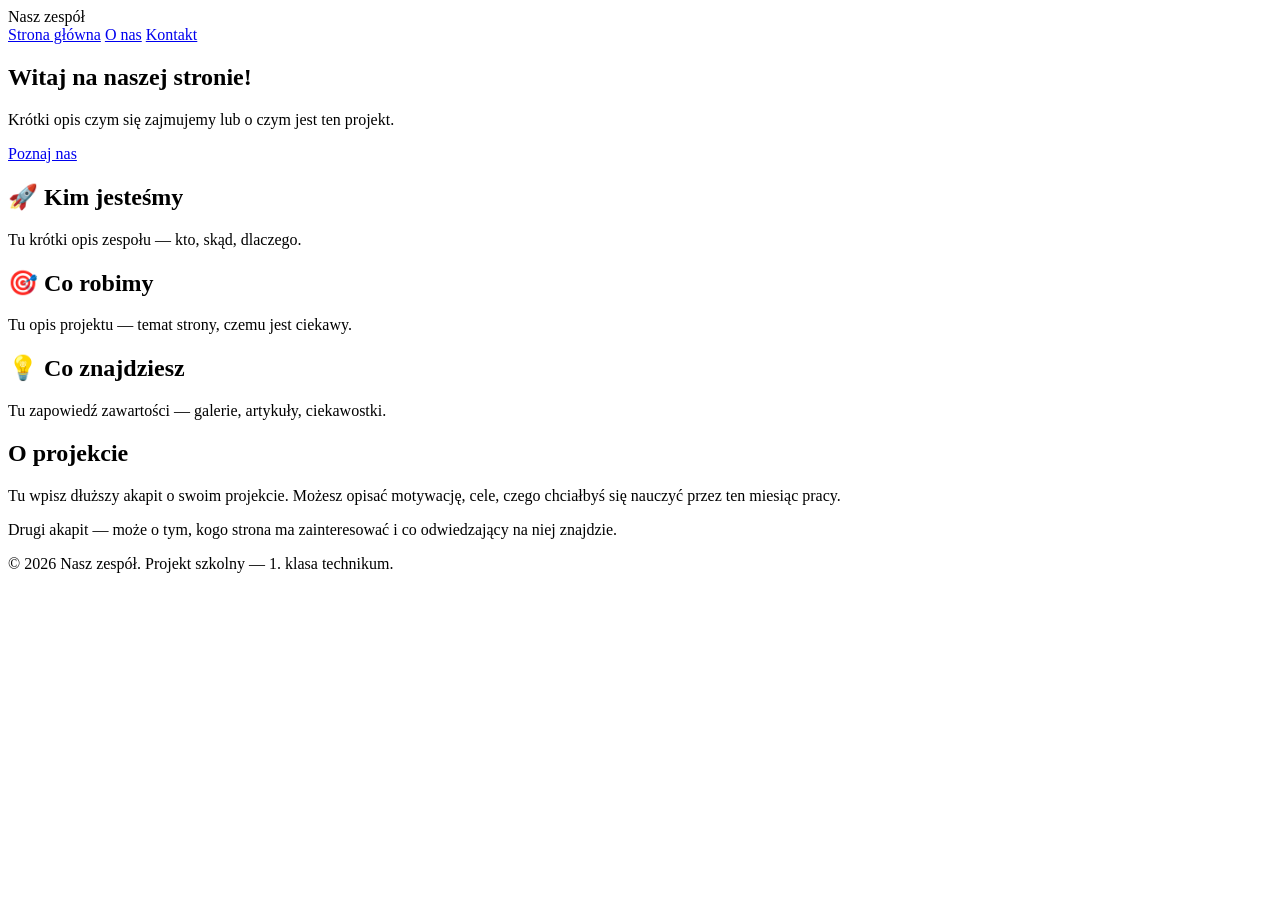
==== index.html @ 323a5b40 "Create index.html" ====
<!DOCTYPE html>
<html lang="pl">
<head>
  <meta charset="UTF-8">
  <meta name="viewport" content="width=device-width, initial-scale=1.0">
  <title>Nasz zespół — strona główna</title>
  <link rel="stylesheet" href="style.css">
</head>
<body>

  <header class="topbar">
    <div class="logo">Nasz zespół</div>
    <nav>
      <a href="index.html" class="active">Strona główna</a>
      <a href="o-nas.html">O nas</a>
      <a href="kontakt.html">Kontakt</a>
    </nav>
  </header>

  <section class="hero">
    <h1>Witaj na naszej stronie!</h1>
    <p>Krótki opis czym się zajmujemy lub o czym jest ten projekt.</p>
    <a href="o-nas.html" class="btn">Poznaj nas</a>
  </section>

  <main class="container">

    <section class="card-grid">
      <article class="card">
        <h2>🚀 Kim jesteśmy</h2>
        <p>Tu krótki opis zespołu — kto, skąd, dlaczego.</p>
      </article>
      <article class="card">
        <h2>🎯 Co robimy</h2>
        <p>Tu opis projektu — temat strony, czemu jest ciekawy.</p>
      </article>
      <article class="card">
        <h2>💡 Co znajdziesz</h2>
        <p>Tu zapowiedź zawartości — galerie, artykuły, ciekawostki.</p>
      </article>
    </section>

    <section class="content">
      <h2>O projekcie</h2>
      <p>
        Tu wpisz dłuższy akapit o swoim projekcie. Możesz opisać motywację,
        cele, czego chciałbyś się nauczyć przez ten miesiąc pracy.
      </p>
      <p>
        Drugi akapit — może o tym, kogo strona ma zainteresować i co
        odwiedzający na niej znajdzie.
      </p>
    </section>

  </main>

  <footer class="footer">
    <p>&copy; 2026 Nasz zespół. Projekt szkolny — 1. klasa technikum.</p>
  </footer>

</body>
</html>
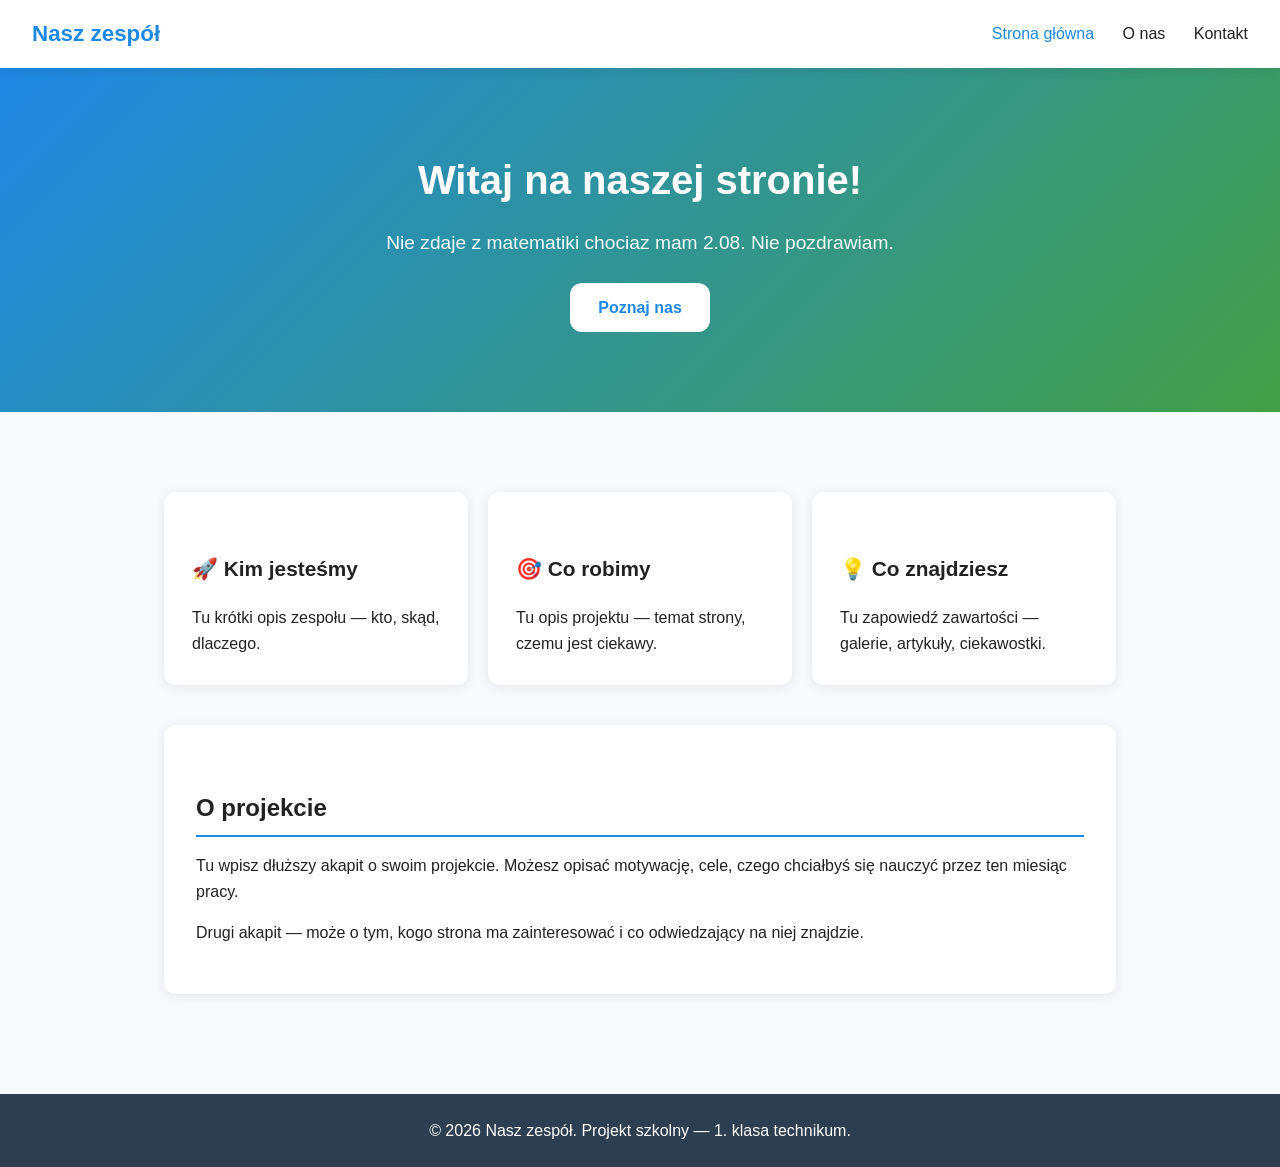
==== commit bdfa28fa: "Update index.html" ====
--- a/index.html
+++ b/index.html
@@ -19,7 +19,7 @@
 
   <section class="hero">
     <h1>Witaj na naszej stronie!</h1>
-    <p>Krótki opis czym się zajmujemy lub o czym jest ten projekt.</p>
+    <p>Nie zdaje z matematiki chociaz mam 2.08. Nie pozdrawiam.</p>
     <a href="o-nas.html" class="btn">Poznaj nas</a>
   </section>
 
--- a/style.css
+++ b/style.css
@@ -0,0 +1,231 @@
+/* ===== ZMIENNE — zmień tutaj, żeby zmienić wygląd całej strony ===== */
+:root {
+  --kolor-glowny: #1e88e5;
+  --kolor-akcent: #43a047;
+  --kolor-tlo: #f7f9fc;
+  --kolor-karty: #ffffff;
+  --kolor-tekst: #222;
+  --kolor-tekst-jasny: #666;
+  --cien: 0 2px 12px rgba(0, 0, 0, 0.08);
+  --zaokraglenie: 12px;
+}
+
+/* ===== RESET I BAZOWE STYLE ===== */
+* {
+  box-sizing: border-box;
+  margin: 0;
+  padding: 0;
+}
+
+body {
+  font-family: "Segoe UI", "Helvetica Neue", sans-serif;
+  background: var(--kolor-tlo);
+  color: var(--kolor-tekst);
+  line-height: 1.6;
+}
+
+a { color: var(--kolor-glowny); text-decoration: none; }
+a:hover { text-decoration: underline; }
+
+/* ===== NAGŁÓWEK Z MENU ===== */
+.topbar {
+  background: var(--kolor-karty);
+  display: flex;
+  justify-content: space-between;
+  align-items: center;
+  padding: 16px 32px;
+  box-shadow: var(--cien);
+  position: sticky;
+  top: 0;
+  z-index: 100;
+}
+
+.logo {
+  font-size: 1.4rem;
+  font-weight: 700;
+  color: var(--kolor-glowny);
+}
+
+.topbar nav a {
+  margin-left: 24px;
+  color: var(--kolor-tekst);
+  font-weight: 500;
+}
+
+.topbar nav a.active,
+.topbar nav a:hover {
+  color: var(--kolor-glowny);
+  text-decoration: none;
+}
+
+/* ===== SEKCJA POWITALNA (HERO) ===== */
+.hero {
+  background: linear-gradient(135deg, var(--kolor-glowny), var(--kolor-akcent));
+  color: white;
+  padding: 80px 32px;
+  text-align: center;
+}
+
+.hero h1 { font-size: 2.5rem; margin-bottom: 16px; }
+.hero p { font-size: 1.2rem; opacity: 0.95; margin-bottom: 24px; }
+
+.btn {
+  display: inline-block;
+  padding: 12px 28px;
+  background: white;
+  color: var(--kolor-glowny);
+  border-radius: var(--zaokraglenie);
+  font-weight: 600;
+  border: none;
+  cursor: pointer;
+  transition: transform 0.2s;
+}
+
+.btn:hover { transform: translateY(-2px); text-decoration: none; }
+
+/* ===== GŁÓWNY KONTENER ===== */
+.container {
+  max-width: 1000px;
+  margin: 0 auto;
+  padding: 40px 24px;
+}
+
+.container h1 {
+  color: var(--kolor-glowny);
+  margin-bottom: 24px;
+}
+
+.container h2 {
+  color: var(--kolor-tekst);
+  margin: 32px 0 16px;
+  padding-bottom: 8px;
+  border-bottom: 2px solid var(--kolor-glowny);
+}
+
+/* ===== KAFELKI (GRID) ===== */
+.card-grid {
+  display: grid;
+  grid-template-columns: repeat(auto-fit, minmax(260px, 1fr));
+  gap: 20px;
+  margin: 40px 0;
+}
+
+.card {
+  background: var(--kolor-karty);
+  padding: 28px;
+  border-radius: var(--zaokraglenie);
+  box-shadow: var(--cien);
+  transition: transform 0.2s;
+}
+
+.card:hover { transform: translateY(-4px); }
+.card h2 { font-size: 1.3rem; margin-bottom: 12px; border: none; }
+
+/* ===== SEKCJA TREŚCI ===== */
+.content {
+  background: var(--kolor-karty);
+  padding: 32px;
+  border-radius: var(--zaokraglenie);
+  box-shadow: var(--cien);
+  margin-top: 32px;
+}
+
+.content p { margin-bottom: 16px; }
+
+/* ===== SIATKA Z CZŁONKAMI ZESPOŁU ===== */
+.team-grid {
+  display: grid;
+  grid-template-columns: repeat(auto-fit, minmax(220px, 1fr));
+  gap: 24px;
+  margin-top: 32px;
+}
+
+.member {
+  background: var(--kolor-karty);
+  padding: 24px;
+  border-radius: var(--zaokraglenie);
+  box-shadow: var(--cien);
+  text-align: center;
+}
+
+.member img {
+  width: 140px;
+  height: 140px;
+  border-radius: 50%;
+  object-fit: cover;
+  margin-bottom: 16px;
+}
+
+.member h3 { margin-bottom: 4px; }
+.member .role {
+  color: var(--kolor-glowny);
+  font-weight: 600;
+  font-size: 0.9rem;
+  margin-bottom: 12px;
+}
+.member p { color: var(--kolor-tekst-jasny); font-size: 0.95rem; }
+
+/* ===== FORMULARZ KONTAKTOWY ===== */
+.contact-form {
+  background: var(--kolor-karty);
+  padding: 32px;
+  border-radius: var(--zaokraglenie);
+  box-shadow: var(--cien);
+  display: flex;
+  flex-direction: column;
+  gap: 12px;
+  margin-top: 24px;
+}
+
+.contact-form label { font-weight: 600; }
+
+.contact-form input,
+.contact-form textarea {
+  padding: 10px 14px;
+  border: 1px solid #ddd;
+  border-radius: 8px;
+  font-family: inherit;
+  font-size: 1rem;
+}
+
+.contact-form input:focus,
+.contact-form textarea:focus {
+  outline: none;
+  border-color: var(--kolor-glowny);
+}
+
+.contact-form button {
+  align-self: flex-start;
+  background: var(--kolor-glowny);
+  color: white;
+  padding: 12px 32px;
+}
+
+/* ===== STOPKA ===== */
+.footer {
+  background: #2c3e50;
+  color: white;
+  text-align: center;
+  padding: 24px;
+  margin-top: 60px;
+}
+
+/* ===== RESPONSYWNOŚĆ (TELEFON) ===== */
+@media (max-width: 600px) {
+
+  .topbar {
+    flex-direction: column;
+    gap: 12px;
+    padding: 16px;
+  }
+
+  .topbar nav a {
+    margin: 0 8px;
+    font-size: 0.95rem;
+  }
+
+  .hero { padding: 50px 20px; }
+  .hero h1 { font-size: 1.8rem; }
+  .hero p { font-size: 1rem; }
+
+}
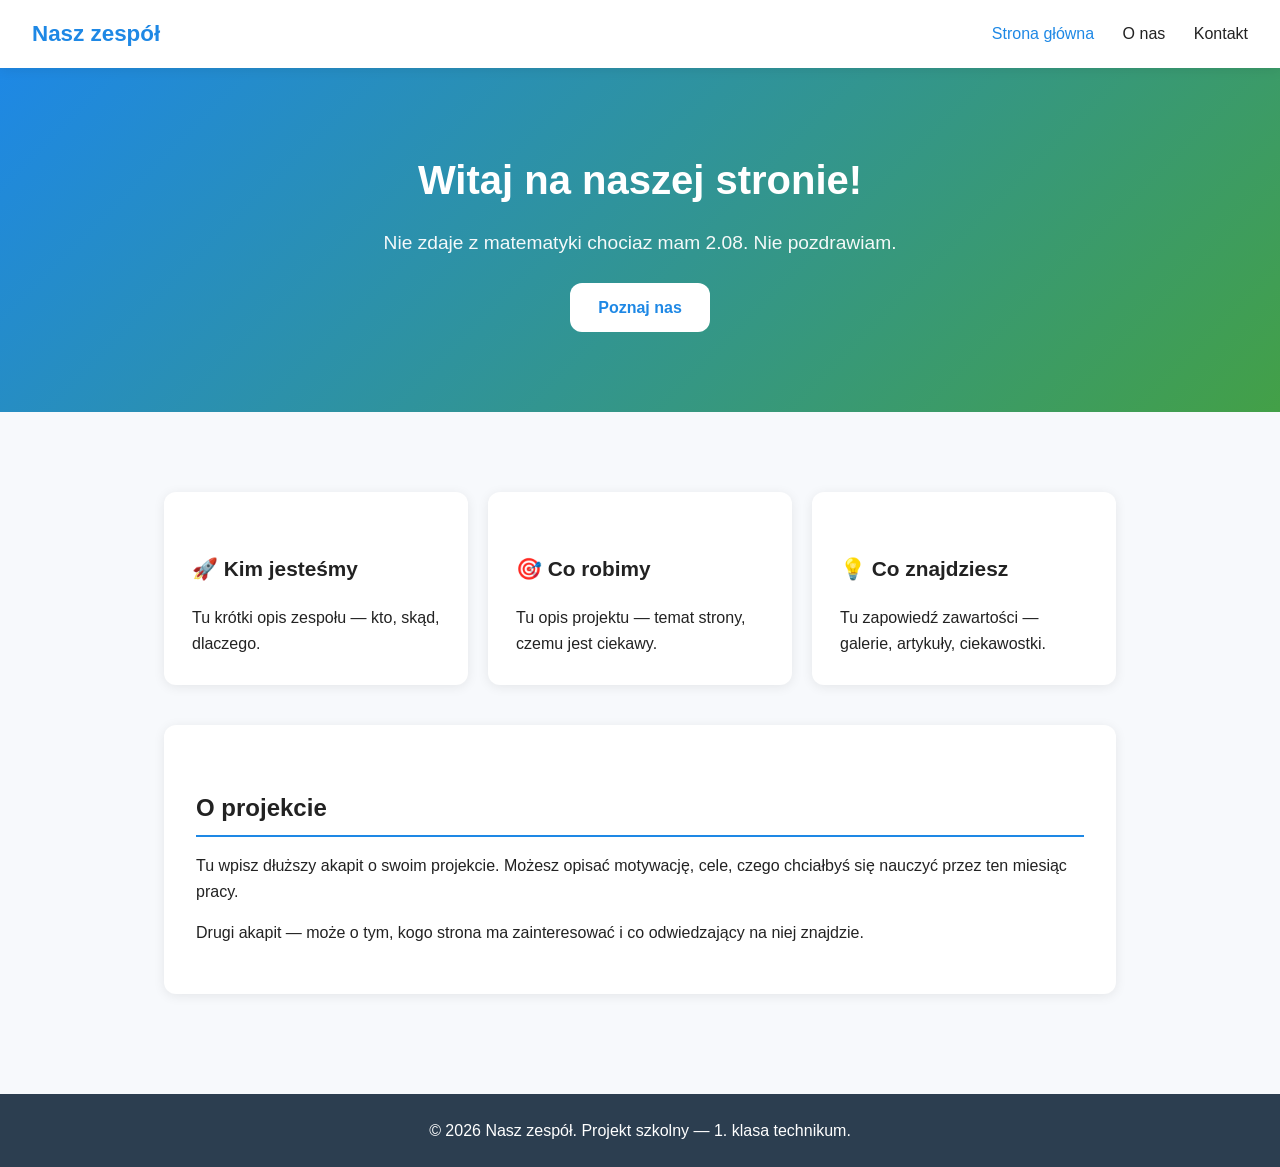
==== commit 00ee312b: "Update index.html" ====
--- a/index.html
+++ b/index.html
@@ -19,7 +19,7 @@
 
   <section class="hero">
     <h1>Witaj na naszej stronie!</h1>
-    <p>Nie zdaje z matematiki chociaz mam 2.08. Nie pozdrawiam.</p>
+    <p>Nie zdaje z matematyki chociaz mam 2.08. Nie pozdrawiam.</p>
     <a href="o-nas.html" class="btn">Poznaj nas</a>
   </section>
 
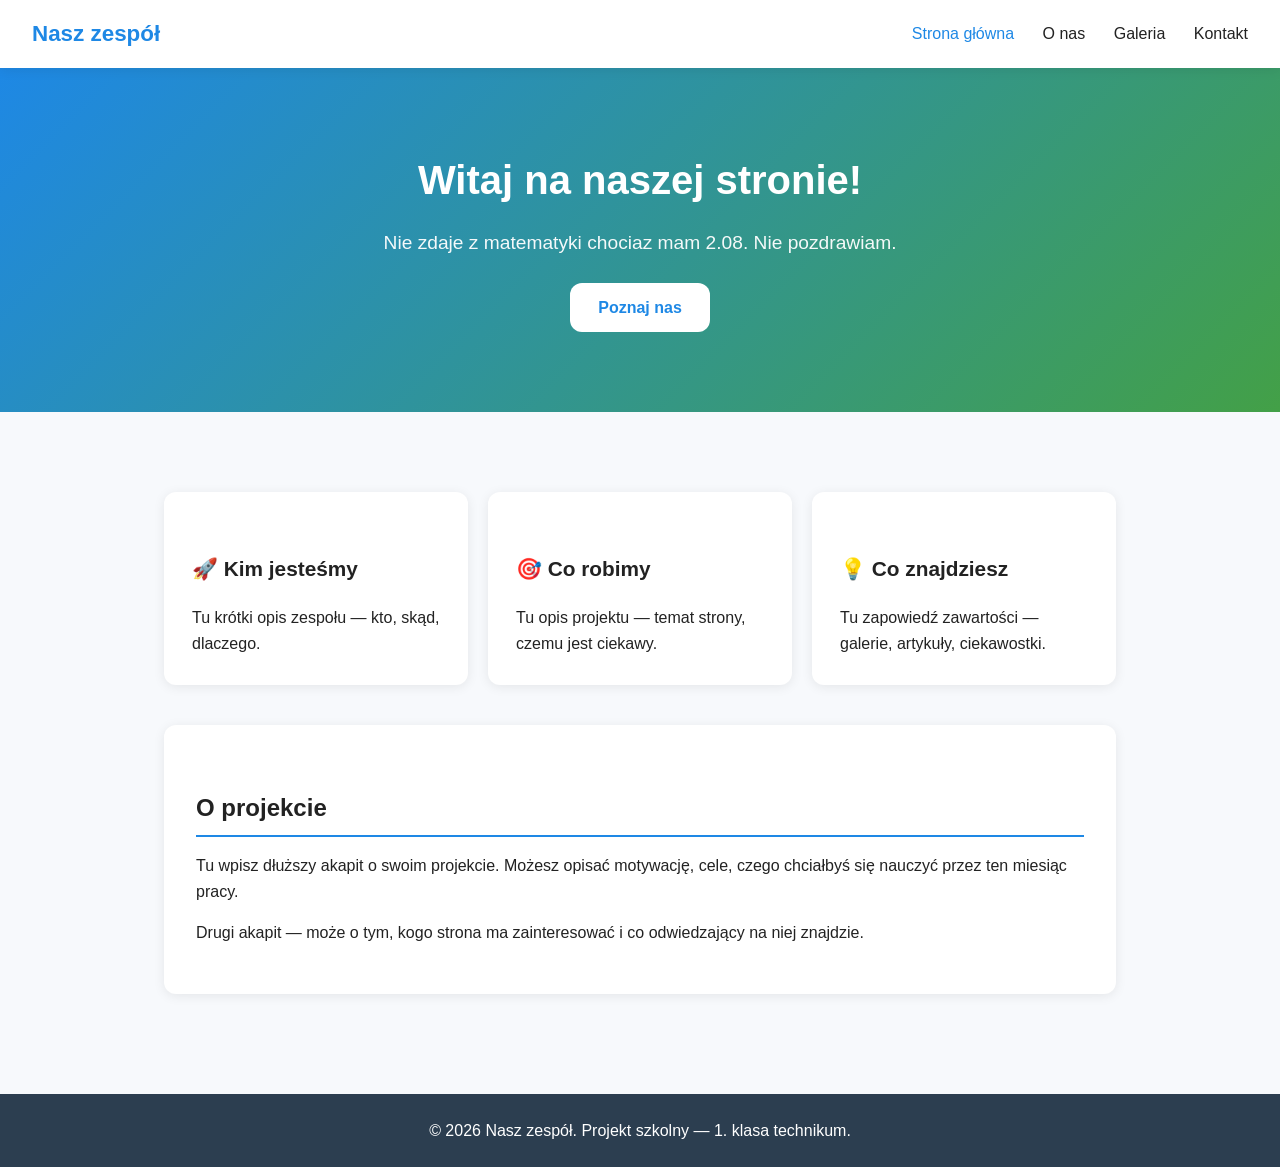
==== commit b6c5e6ca: "Update index.html" ====
--- a/index.html
+++ b/index.html
@@ -13,6 +13,7 @@
     <nav>
       <a href="index.html" class="active">Strona główna</a>
       <a href="o-nas.html">O nas</a>
+      <a href="galeria.html">Galeria</a>
       <a href="kontakt.html">Kontakt</a>
     </nav>
   </header>
